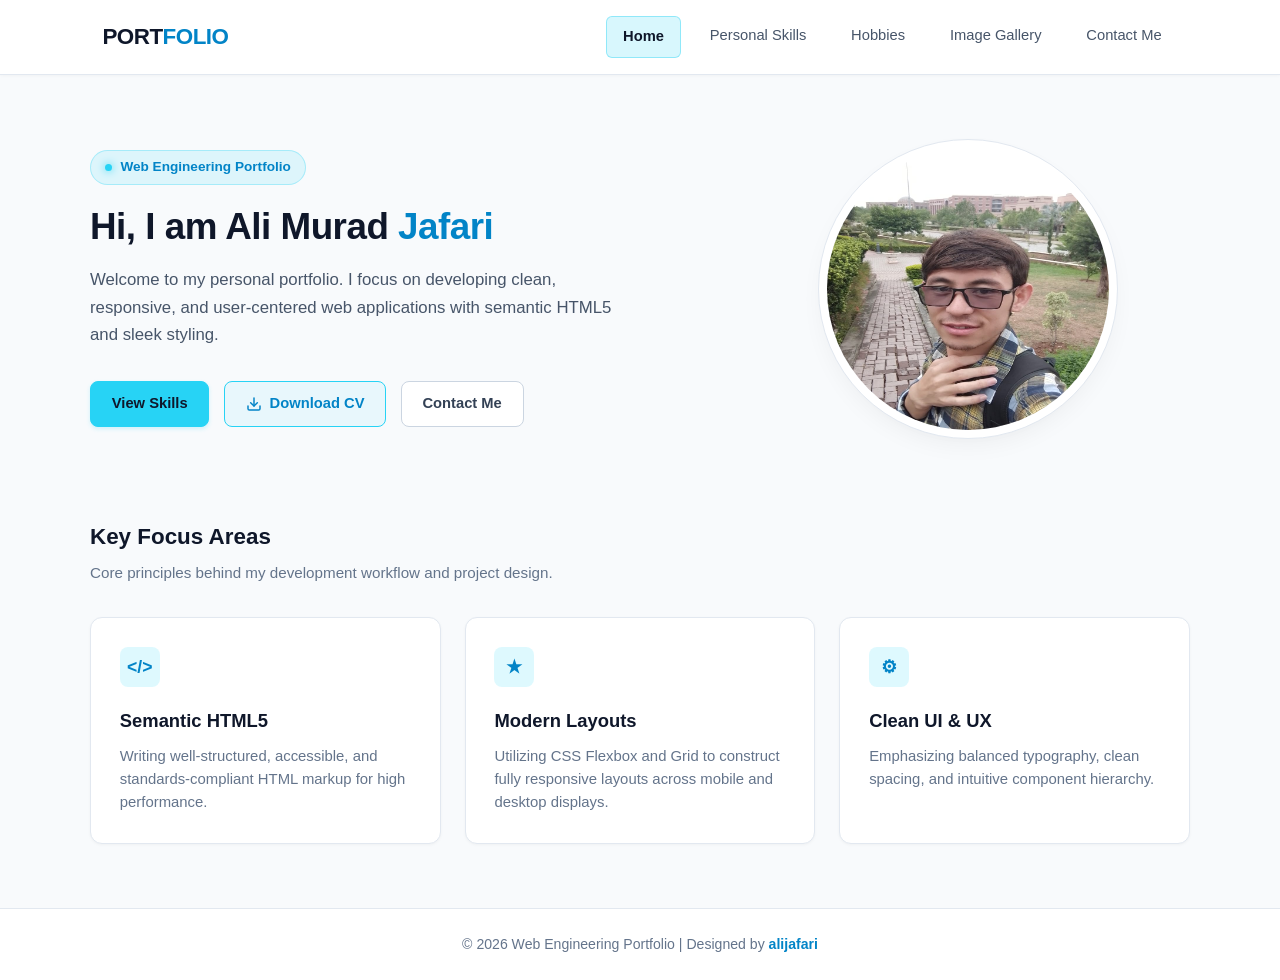
==== index.html @ 6f442214 "my portfolio" ====
<!DOCTYPE html>
<html lang="en">
<head>
    <meta charset="UTF-8">
    <meta name="viewport" content="width=device-width, initial-scale=1.0">
    <title>Home | Personal Portfolio</title>
    <style>
        /* Internal CSS - Lab 2 Requirement: No external CSS files allowed */
        * {
            margin: 0;
            padding: 0;
            box-sizing: border-box;
            font-family: -apple-system, BlinkMacSystemFont, "Segoe UI", Roboto, "Helvetica Neue", Arial, sans-serif;
        }

        body {
            background-color: #f8fafc;
            color: #334155;
            line-height: 1.6;
            min-height: 100vh;
            display: flex;
            flex-direction: column;
            font-size: 0.98rem;
        }

        /* Modern Light Header */
        header {
            background-color: #ffffff;
            padding: 1rem 8%;
            display: flex;
            justify-content: space-between;
            align-items: center;
            border-bottom: 1px solid #e2e8f0;
            position: sticky;
            top: 0;
            z-index: 1000;
            box-shadow: 0 1px 3px rgba(0, 0, 0, 0.03);
        }

        .logo {
            font-size: 1.4rem;
            font-weight: 700;
            letter-spacing: -0.5px;
            color: #0f172a;
        }

        .logo span {
            color: #0284c7;
        }

        nav {
            display: flex;
            gap: 0.8rem;
        }

        nav a {
            color: #475569;
            text-decoration: none;
            font-weight: 500;
            font-size: 0.92rem;
            padding: 0.5rem 1rem;
            border-radius: 6px;
            transition: all 0.2s ease;
        }

        nav a:hover {
            color: #0284c7;
            background-color: #f1f5f9;
        }

        nav a.active {
            color: #0f172a;
            background-color: rgba(39, 211, 245, 0.18);
            font-weight: 600;
            border: 1px solid rgba(39, 211, 245, 0.4);
        }

        /* Container Layout */
        .container {
            width: 88%;
            max-width: 1100px;
            margin: 0 auto;
            padding: 4rem 0;
            flex: 1;
        }

        /* Hero Section */
        .hero {
            display: flex;
            align-items: center;
            justify-content: space-between;
            gap: 4rem;
            margin-bottom: 5rem;
        }

        .hero-text {
            flex: 1.2;
        }

        .badge-pill {
            display: inline-flex;
            align-items: center;
            gap: 0.5rem;
            background-color: rgba(39, 211, 245, 0.12);
            color: #0284c7;
            padding: 0.35rem 0.9rem;
            border-radius: 20px;
            border: 1px solid rgba(39, 211, 245, 0.3);
            font-size: 0.85rem;
            font-weight: 600;
            margin-bottom: 1.2rem;
        }

        .badge-dot {
            width: 7px;
            height: 7px;
            background-color: #27D3F5;
            border-radius: 50%;
            box-shadow: 0 0 8px #27D3F5;
        }

        .hero-text h1 {
            font-size: 2.3rem;
            font-weight: 700;
            color: #0f172a;
            margin-bottom: 1rem;
            line-height: 1.25;
            letter-spacing: -0.5px;
        }

        .hero-text h1 span {
            color: #0284c7;
            position: relative;
        }

        .hero-text p {
            color: #475569;
            font-size: 1.05rem;
            margin-bottom: 2rem;
            max-width: 540px;
            line-height: 1.65;
        }

        .btn-group {
            display: flex;
            gap: 0.9rem;
            flex-wrap: wrap;
        }

        .btn {
            display: inline-flex;
            align-items: center;
            gap: 0.5rem;
            padding: 0.65rem 1.3rem;
            border-radius: 8px;
            font-weight: 600;
            font-size: 0.92rem;
            text-decoration: none;
            transition: all 0.2s ease;
            cursor: pointer;
        }

        .btn-primary {
            background-color: #27D3F5;
            color: #0f172a;
            border: 1px solid #27D3F5;
            box-shadow: 0 2px 4px rgba(39, 211, 245, 0.2);
        }

        .btn-primary:hover {
            background-color: #0284c7;
            color: #ffffff;
            border-color: #0284c7;
            box-shadow: 0 4px 12px rgba(2, 132, 199, 0.3);
        }

        .btn-outline {
            background-color: rgba(39, 211, 245, 0.08);
            color: #0284c7;
            border: 1px solid #27D3F5;
        }

        .btn-outline:hover {
            background-color: #27D3F5;
            color: #0f172a;
            box-shadow: 0 4px 12px rgba(39, 211, 245, 0.3);
        }

        .btn-secondary {
            background-color: #ffffff;
            color: #334155;
            border: 1px solid #cbd5e1;
        }

        .btn-secondary:hover {
            background-color: #f8fafc;
            border-color: #94a3b8;
            color: #0f172a;
        }

        .hero-image {
            flex: 0.9;
            display: flex;
            justify-content: center;
        }

        .hero-image img {
            width: 300px;
            height: 300px;
            max-width: 340px;
            border-radius: 50%;
            background-color: #ffffff;
            border: 1px solid #e2e8f0;
            box-shadow: 0 10px 25px -5px rgba(0, 0, 0, 0.05), 0 8px 10px -6px rgba(0, 0, 0, 0.01);
            padding: 8px;
            transition: transform 0.3s ease;
        }

        .hero-image img:hover {
            transform: translateY(-4px);
        }

        /* Section Headings */
        .section-header {
            margin-bottom: 2rem;
        }

        .section-header h2 {
            font-size: 1.4rem;
            color: #0f172a;
            font-weight: 700;
            margin-bottom: 0.4rem;
        }

        .section-header p {
            color: #64748b;
            font-size: 0.95rem;
        }

        /* Modern Light Cards */
        .features {
            display: grid;
            grid-template-columns: repeat(auto-fit, minmax(280px, 1fr));
            gap: 1.5rem;
        }

        .card {
            background-color: #ffffff;
            padding: 1.8rem;
            border-radius: 12px;
            border: 1px solid #e2e8f0;
            box-shadow: 0 1px 3px rgba(0, 0, 0, 0.04);
            transition: all 0.25s ease;
        }

        .card:hover {
            transform: translateY(-4px);
            border-color: #27D3F5;
            box-shadow: 0 10px 20px -5px rgba(39, 211, 245, 0.15);
        }

        .card-icon {
            width: 40px;
            height: 40px;
            background: rgba(39, 211, 245, 0.15);
            border-radius: 8px;
            display: flex;
            align-items: center;
            justify-content: center;
            color: #0284c7;
            font-weight: bold;
            font-size: 1.1rem;
            margin-bottom: 1.2rem;
        }

        .card h3 {
            font-size: 1.15rem;
            font-weight: 600;
            margin-bottom: 0.6rem;
            color: #0f172a;
        }

        .card p {
            color: #64748b;
            font-size: 0.93rem;
            line-height: 1.55;
        }

        /* Light Footer */
        footer {
            background-color: #ffffff;
            text-align: center;
            padding: 1.5rem;
            color: #64748b;
            font-size: 0.88rem;
            border-top: 1px solid #e2e8f0;
            margin-top: auto;
        }

        footer strong {
            color: #0284c7;
        }

        @media (max-width: 768px) {
            .hero {
                flex-direction: column;
                text-align: center;
                gap: 2.5rem;
            }
            .hero-text h1 {
                font-size: 1.9rem;
            }
            .hero-text p {
                margin: 0 auto 1.5rem auto;
            }
            .btn-group {
                justify-content: center;
            }
            header {
                flex-direction: column;
                gap: 0.8rem;
                padding: 1rem 5%;
            }
        }
    </style>
</head>
<body>

    <!-- Header Navigation -->
    <header>
        <div class="logo">PORT<span>FOLIO</span></div>
        <nav>
            <a href="home.html" class="active">Home</a>
            <a href="skills.html">Personal Skills</a>
            <a href="hobbies.html">Hobbies</a>
            <a href="gallery.html">Image Gallery</a>
            <a href="contact.html">Contact Me</a>
        </nav>
    </header>

    <!-- Main Container -->
    <div class="container">
        <section class="hero">
            <div class="hero-text">
                <div class="badge-pill">
                    <span class="badge-dot"></span> Web Engineering Portfolio
                </div>
                <h1>Hi, I am Ali Murad <span>Jafari</span></h1>
                <p>
                    Welcome to my personal portfolio. I focus on developing clean, responsive, and user-centered web applications with semantic HTML5 and sleek styling.
                </p>
                <div class="btn-group">
                    <a href="skills.html" class="btn btn-primary">View Skills</a>
                    <a href="CV.pdf" download="Student_CV.pdf" class="btn btn-outline">
                        <svg width="16" height="16" viewBox="0 0 24 24" fill="none" stroke="currentColor" stroke-width="2.2" stroke-linecap="round" stroke-linejoin="round"><path d="M21 15v4a2 2 0 0 1-2 2H5a2 2 0 0 1-2-2v-4"></path><polyline points="7 10 12 15 17 10"></polyline><line x1="12" y1="15" x2="12" y2="3"></line></svg>
                        Download CV
                    </a>
                    <a href="contact.html" class="btn btn-secondary">Contact Me</a>
                </div>
            </div>
            <div class="hero-image">
                <img src="images/p2.jpeg" alt="Profile Graphic">
            </div>
        </section>

        <!-- Highlights Section -->
        <section>
            <div class="section-header">
                <h2>Key Focus Areas</h2>
                <p>Core principles behind my development workflow and project design.</p>
            </div>
            <div class="features">
                <div class="card">
                    <div class="card-icon">&lt;/&gt;</div>
                    <h3>Semantic HTML5</h3>
                    <p>Writing well-structured, accessible, and standards-compliant HTML markup for high performance.</p>
                </div>
                <div class="card">
                    <div class="card-icon">&#9733;</div>
                    <h3>Modern Layouts</h3>
                    <p>Utilizing CSS Flexbox and Grid to construct fully responsive layouts across mobile and desktop displays.</p>
                </div>
                <div class="card">
                    <div class="card-icon">&#9881;</div>
                    <h3>Clean UI &amp; UX</h3>
                    <p>Emphasizing balanced typography, clean spacing, and intuitive component hierarchy.</p>
                </div>
            </div>
        </section>
    </div>

    <!-- Footer -->
    <footer>
        <p>&copy; 2026 Web Engineering Portfolio | Designed by <strong>alijafari</strong></p>
    </footer>

</body>
</html>
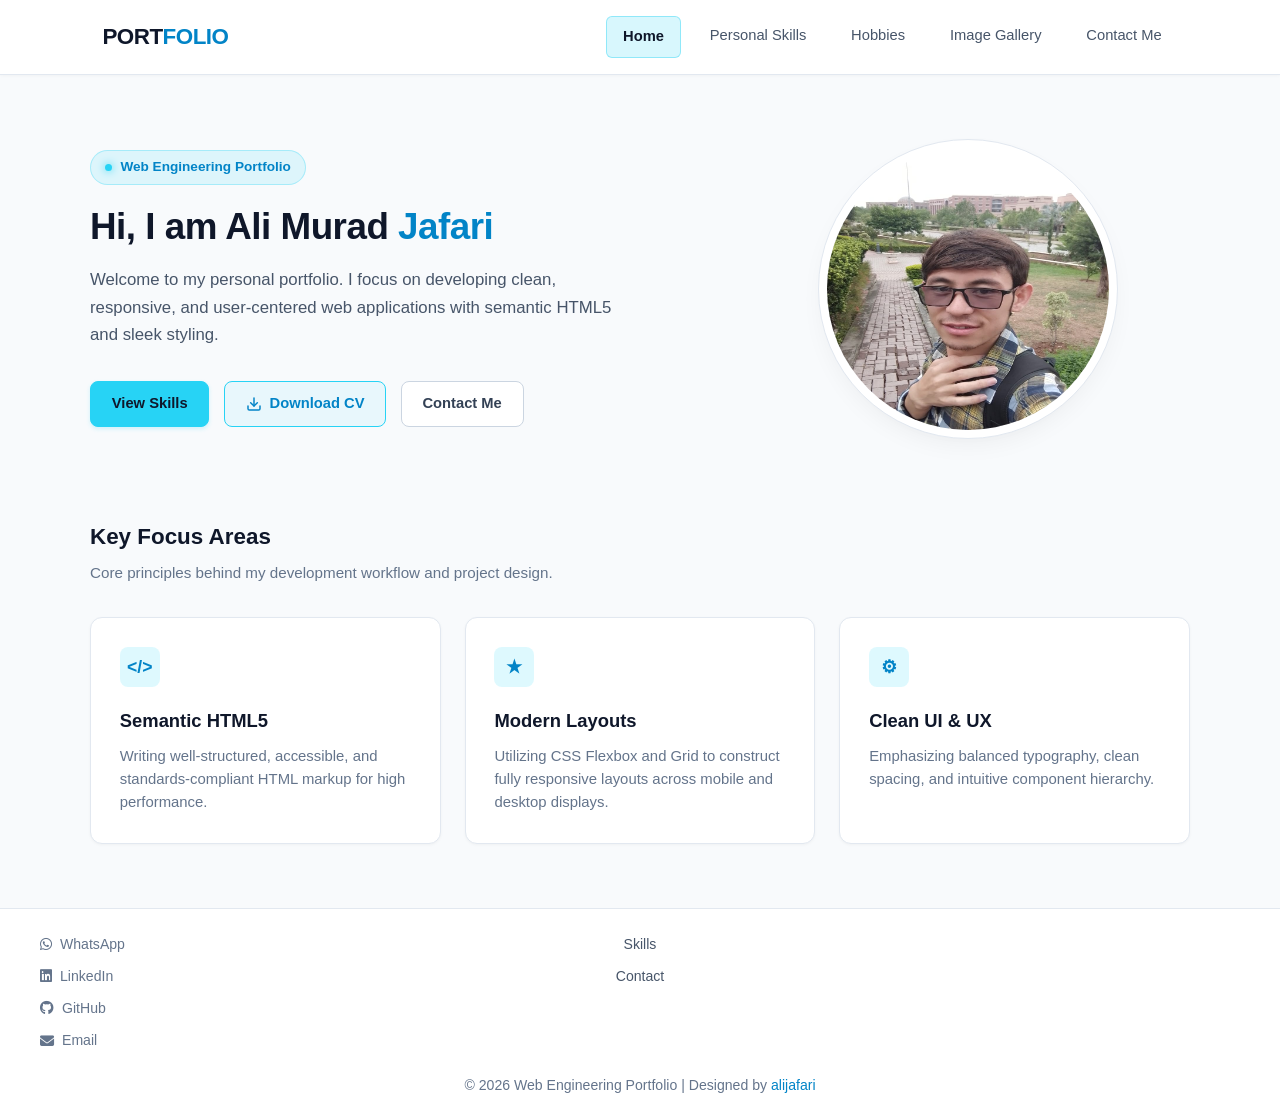
==== commit 100c6524: "Lab3 (lab2) portfolio improved and Enternal CSS is used" ====
--- a/index.html
+++ b/index.html
@@ -4,325 +4,9 @@
     <meta charset="UTF-8">
     <meta name="viewport" content="width=device-width, initial-scale=1.0">
     <title>Home | Personal Portfolio</title>
-    <style>
-        /* Internal CSS - Lab 2 Requirement: No external CSS files allowed */
-        * {
-            margin: 0;
-            padding: 0;
-            box-sizing: border-box;
-            font-family: -apple-system, BlinkMacSystemFont, "Segoe UI", Roboto, "Helvetica Neue", Arial, sans-serif;
-        }
-
-        body {
-            background-color: #f8fafc;
-            color: #334155;
-            line-height: 1.6;
-            min-height: 100vh;
-            display: flex;
-            flex-direction: column;
-            font-size: 0.98rem;
-        }
-
-        /* Modern Light Header */
-        header {
-            background-color: #ffffff;
-            padding: 1rem 8%;
-            display: flex;
-            justify-content: space-between;
-            align-items: center;
-            border-bottom: 1px solid #e2e8f0;
-            position: sticky;
-            top: 0;
-            z-index: 1000;
-            box-shadow: 0 1px 3px rgba(0, 0, 0, 0.03);
-        }
-
-        .logo {
-            font-size: 1.4rem;
-            font-weight: 700;
-            letter-spacing: -0.5px;
-            color: #0f172a;
-        }
-
-        .logo span {
-            color: #0284c7;
-        }
-
-        nav {
-            display: flex;
-            gap: 0.8rem;
-        }
-
-        nav a {
-            color: #475569;
-            text-decoration: none;
-            font-weight: 500;
-            font-size: 0.92rem;
-            padding: 0.5rem 1rem;
-            border-radius: 6px;
-            transition: all 0.2s ease;
-        }
-
-        nav a:hover {
-            color: #0284c7;
-            background-color: #f1f5f9;
-        }
-
-        nav a.active {
-            color: #0f172a;
-            background-color: rgba(39, 211, 245, 0.18);
-            font-weight: 600;
-            border: 1px solid rgba(39, 211, 245, 0.4);
-        }
-
-        /* Container Layout */
-        .container {
-            width: 88%;
-            max-width: 1100px;
-            margin: 0 auto;
-            padding: 4rem 0;
-            flex: 1;
-        }
-
-        /* Hero Section */
-        .hero {
-            display: flex;
-            align-items: center;
-            justify-content: space-between;
-            gap: 4rem;
-            margin-bottom: 5rem;
-        }
-
-        .hero-text {
-            flex: 1.2;
-        }
-
-        .badge-pill {
-            display: inline-flex;
-            align-items: center;
-            gap: 0.5rem;
-            background-color: rgba(39, 211, 245, 0.12);
-            color: #0284c7;
-            padding: 0.35rem 0.9rem;
-            border-radius: 20px;
-            border: 1px solid rgba(39, 211, 245, 0.3);
-            font-size: 0.85rem;
-            font-weight: 600;
-            margin-bottom: 1.2rem;
-        }
-
-        .badge-dot {
-            width: 7px;
-            height: 7px;
-            background-color: #27D3F5;
-            border-radius: 50%;
-            box-shadow: 0 0 8px #27D3F5;
-        }
-
-        .hero-text h1 {
-            font-size: 2.3rem;
-            font-weight: 700;
-            color: #0f172a;
-            margin-bottom: 1rem;
-            line-height: 1.25;
-            letter-spacing: -0.5px;
-        }
-
-        .hero-text h1 span {
-            color: #0284c7;
-            position: relative;
-        }
-
-        .hero-text p {
-            color: #475569;
-            font-size: 1.05rem;
-            margin-bottom: 2rem;
-            max-width: 540px;
-            line-height: 1.65;
-        }
-
-        .btn-group {
-            display: flex;
-            gap: 0.9rem;
-            flex-wrap: wrap;
-        }
-
-        .btn {
-            display: inline-flex;
-            align-items: center;
-            gap: 0.5rem;
-            padding: 0.65rem 1.3rem;
-            border-radius: 8px;
-            font-weight: 600;
-            font-size: 0.92rem;
-            text-decoration: none;
-            transition: all 0.2s ease;
-            cursor: pointer;
-        }
-
-        .btn-primary {
-            background-color: #27D3F5;
-            color: #0f172a;
-            border: 1px solid #27D3F5;
-            box-shadow: 0 2px 4px rgba(39, 211, 245, 0.2);
-        }
-
-        .btn-primary:hover {
-            background-color: #0284c7;
-            color: #ffffff;
-            border-color: #0284c7;
-            box-shadow: 0 4px 12px rgba(2, 132, 199, 0.3);
-        }
-
-        .btn-outline {
-            background-color: rgba(39, 211, 245, 0.08);
-            color: #0284c7;
-            border: 1px solid #27D3F5;
-        }
-
-        .btn-outline:hover {
-            background-color: #27D3F5;
-            color: #0f172a;
-            box-shadow: 0 4px 12px rgba(39, 211, 245, 0.3);
-        }
-
-        .btn-secondary {
-            background-color: #ffffff;
-            color: #334155;
-            border: 1px solid #cbd5e1;
-        }
-
-        .btn-secondary:hover {
-            background-color: #f8fafc;
-            border-color: #94a3b8;
-            color: #0f172a;
-        }
-
-        .hero-image {
-            flex: 0.9;
-            display: flex;
-            justify-content: center;
-        }
-
-        .hero-image img {
-            width: 300px;
-            height: 300px;
-            max-width: 340px;
-            border-radius: 50%;
-            background-color: #ffffff;
-            border: 1px solid #e2e8f0;
-            box-shadow: 0 10px 25px -5px rgba(0, 0, 0, 0.05), 0 8px 10px -6px rgba(0, 0, 0, 0.01);
-            padding: 8px;
-            transition: transform 0.3s ease;
-        }
-
-        .hero-image img:hover {
-            transform: translateY(-4px);
-        }
-
-        /* Section Headings */
-        .section-header {
-            margin-bottom: 2rem;
-        }
-
-        .section-header h2 {
-            font-size: 1.4rem;
-            color: #0f172a;
-            font-weight: 700;
-            margin-bottom: 0.4rem;
-        }
-
-        .section-header p {
-            color: #64748b;
-            font-size: 0.95rem;
-        }
-
-        /* Modern Light Cards */
-        .features {
-            display: grid;
-            grid-template-columns: repeat(auto-fit, minmax(280px, 1fr));
-            gap: 1.5rem;
-        }
-
-        .card {
-            background-color: #ffffff;
-            padding: 1.8rem;
-            border-radius: 12px;
-            border: 1px solid #e2e8f0;
-            box-shadow: 0 1px 3px rgba(0, 0, 0, 0.04);
-            transition: all 0.25s ease;
-        }
-
-        .card:hover {
-            transform: translateY(-4px);
-            border-color: #27D3F5;
-            box-shadow: 0 10px 20px -5px rgba(39, 211, 245, 0.15);
-        }
-
-        .card-icon {
-            width: 40px;
-            height: 40px;
-            background: rgba(39, 211, 245, 0.15);
-            border-radius: 8px;
-            display: flex;
-            align-items: center;
-            justify-content: center;
-            color: #0284c7;
-            font-weight: bold;
-            font-size: 1.1rem;
-            margin-bottom: 1.2rem;
-        }
-
-        .card h3 {
-            font-size: 1.15rem;
-            font-weight: 600;
-            margin-bottom: 0.6rem;
-            color: #0f172a;
-        }
-
-        .card p {
-            color: #64748b;
-            font-size: 0.93rem;
-            line-height: 1.55;
-        }
-
-        /* Light Footer */
-        footer {
-            background-color: #ffffff;
-            text-align: center;
-            padding: 1.5rem;
-            color: #64748b;
-            font-size: 0.88rem;
-            border-top: 1px solid #e2e8f0;
-            margin-top: auto;
-        }
-
-        footer strong {
-            color: #0284c7;
-        }
-
-        @media (max-width: 768px) {
-            .hero {
-                flex-direction: column;
-                text-align: center;
-                gap: 2.5rem;
-            }
-            .hero-text h1 {
-                font-size: 1.9rem;
-            }
-            .hero-text p {
-                margin: 0 auto 1.5rem auto;
-            }
-            .btn-group {
-                justify-content: center;
-            }
-            header {
-                flex-direction: column;
-                gap: 0.8rem;
-                padding: 1rem 5%;
-            }
-        }
-    </style>
+    <link rel="stylesheet" href="https://cdnjs.cloudflare.com/ajax/libs/font-awesome/6.7.2/css/all.min.css">
+    <link rel="stylesheet" href="css/style.css">
+    
 </head>
 <body>
 
@@ -330,7 +14,7 @@
     <header>
         <div class="logo">PORT<span>FOLIO</span></div>
         <nav>
-            <a href="home.html" class="active">Home</a>
+            <a href="index.html" class="active">Home</a>
             <a href="skills.html">Personal Skills</a>
             <a href="hobbies.html">Hobbies</a>
             <a href="gallery.html">Image Gallery</a>
@@ -391,6 +75,22 @@
 
     <!-- Footer -->
     <footer>
+        <div class="footer-content">
+            <div class="social-media">
+                <a href="#"><i class="fa-brands fa-whatsapp"></i> WhatsApp</a>
+                <a href="#"><i class="fa-brands fa-linkedin"></i> LinkedIn</a>
+                <a href="#"><i class="fa-brands fa-github"></i> GitHub</a>
+                <a href="#"><i class="fa-solid fa-envelope"></i> Email</a>
+
+            </div>
+            <div class="quick-link">
+                <a href="skills.html">Skills</a>
+                <a href="contact.html">Contact</a>
+            </div>
+
+            <div></div>
+        </div>
+        
         <p>&copy; 2026 Web Engineering Portfolio | Designed by <strong>alijafari</strong></p>
     </footer>
 
--- a/css/style.css
+++ b/css/style.css
@@ -0,0 +1,984 @@
+/* CSS styling for home.html */
+* {
+    margin: 0;
+    padding: 0;
+    box-sizing: border-box;
+    font-family: -apple-system, BlinkMacSystemFont, "Segoe UI", Roboto, "Helvetica Neue", Arial, sans-serif;
+}
+
+body {
+    background-color: #f8fafc;
+    color: #334155;
+    line-height: 1.6;
+    min-height: 100vh;
+    display: flex;
+    flex-direction: column;
+    font-size: 0.98rem;
+}
+
+/* Modern Light Header */
+header {
+    background-color: #ffffff;
+    padding: 1rem 8%;
+    display: flex;
+    justify-content: space-between;
+    align-items: center;
+    border-bottom: 1px solid #e2e8f0;
+    position: sticky;
+    top: 0;
+    z-index: 1000;
+    box-shadow: 0 1px 3px rgba(0, 0, 0, 0.03);
+}
+
+.logo {
+    font-size: 1.4rem;
+    font-weight: 700;
+    letter-spacing: -0.5px;
+    color: #0f172a;
+}
+
+.logo span {
+    color: #0284c7;
+}
+
+nav {
+    display: flex;
+    gap: 0.8rem;
+}
+
+nav a {
+    color: #475569;
+    text-decoration: none;
+    font-weight: 500;
+    font-size: 0.92rem;
+    padding: 0.5rem 1rem;
+    border-radius: 6px;
+    transition: all 0.2s ease;
+}
+
+nav a:hover {
+    color: #0284c7;
+    background-color: #f1f5f9;
+}
+
+nav a.active {
+    color: #0f172a;
+    background-color: rgba(39, 211, 245, 0.18);
+    font-weight: 600;
+    border: 1px solid rgba(39, 211, 245, 0.4);
+}
+
+/* Container Layout */
+.container {
+    width: 88%;
+    max-width: 1100px;
+    margin: 0 auto;
+    padding: 4rem 0;
+    flex: 1;
+}
+
+/* Hero Section */
+.hero {
+    display: flex;
+    align-items: center;
+    justify-content: space-between;
+    gap: 4rem;
+    margin-bottom: 5rem;
+}
+
+.hero-text {
+    flex: 1.2;
+}
+
+.badge-pill {
+    display: inline-flex;
+    align-items: center;
+    gap: 0.5rem;
+    background-color: rgba(39, 211, 245, 0.12);
+    color: #0284c7;
+    padding: 0.35rem 0.9rem;
+    border-radius: 20px;
+    border: 1px solid rgba(39, 211, 245, 0.3);
+    font-size: 0.85rem;
+    font-weight: 600;
+    margin-bottom: 1.2rem;
+}
+
+.badge-dot {
+    width: 7px;
+    height: 7px;
+    background-color: #27D3F5;
+    border-radius: 50%;
+    box-shadow: 0 0 8px #27D3F5;
+}
+
+.hero-text h1 {
+    font-size: 2.3rem;
+    font-weight: 700;
+    color: #0f172a;
+    margin-bottom: 1rem;
+    line-height: 1.25;
+    letter-spacing: -0.5px;
+}
+
+.hero-text h1 span {
+    color: #0284c7;
+    position: relative;
+}
+
+.hero-text p {
+    color: #475569;
+    font-size: 1.05rem;
+    margin-bottom: 2rem;
+    max-width: 540px;
+    line-height: 1.65;
+}
+
+.btn-group {
+    display: flex;
+    gap: 0.9rem;
+    flex-wrap: wrap;
+}
+
+.btn {
+    display: inline-flex;
+    align-items: center;
+    gap: 0.5rem;
+    padding: 0.65rem 1.3rem;
+    border-radius: 8px;
+    font-weight: 600;
+    font-size: 0.92rem;
+    text-decoration: none;
+    transition: all 0.2s ease;
+    cursor: pointer;
+}
+
+.btn-primary {
+    background-color: #27D3F5;
+    color: #0f172a;
+    border: 1px solid #27D3F5;
+    box-shadow: 0 2px 4px rgba(39, 211, 245, 0.2);
+}
+
+.btn-primary:hover {
+    background-color: #0284c7;
+    color: #ffffff;
+    border-color: #0284c7;
+    box-shadow: 0 4px 12px rgba(2, 132, 199, 0.3);
+}
+
+.btn-outline {
+    background-color: rgba(39, 211, 245, 0.08);
+    color: #0284c7;
+    border: 1px solid #27D3F5;
+}
+
+.btn-outline:hover {
+    background-color: #27D3F5;
+    color: #0f172a;
+    box-shadow: 0 4px 12px rgba(39, 211, 245, 0.3);
+}
+
+.btn-secondary {
+    background-color: #ffffff;
+    color: #334155;
+    border: 1px solid #cbd5e1;
+}
+
+.btn-secondary:hover {
+    background-color: #f8fafc;
+    border-color: #94a3b8;
+    color: #0f172a;
+}
+
+.hero-image {
+    flex: 0.9;
+    display: flex;
+    justify-content: center;
+}
+
+.hero-image img {
+    width: 300px;
+    height: 300px;
+    max-width: 340px;
+    border-radius: 50%;
+    background-color: #ffffff;
+    border: 1px solid #e2e8f0;
+    box-shadow: 0 10px 25px -5px rgba(0, 0, 0, 0.05), 0 8px 10px -6px rgba(0, 0, 0, 0.01);
+    padding: 8px;
+    transition: transform 0.3s ease;
+}
+
+.hero-image img:hover {
+    transform: translateY(-4px);
+}
+
+/* Section Headings */
+.section-header {
+    margin-bottom: 2rem;
+}
+
+.section-header h2 {
+    font-size: 1.4rem;
+    color: #0f172a;
+    font-weight: 700;
+    margin-bottom: 0.4rem;
+}
+
+.section-header p {
+    color: #64748b;
+    font-size: 0.95rem;
+}
+
+/* Modern Light Cards */
+.features {
+    display: grid;
+    grid-template-columns: repeat(auto-fit, minmax(280px, 1fr));
+    gap: 1.5rem;
+}
+
+.card {
+    background-color: #ffffff;
+    padding: 1.8rem;
+    border-radius: 12px;
+    border: 1px solid #e2e8f0;
+    box-shadow: 0 1px 3px rgba(0, 0, 0, 0.04);
+    transition: all 0.25s ease;
+}
+
+.card:hover {
+    transform: translateY(-4px);
+    border-color: #27D3F5;
+    box-shadow: 0 10px 20px -5px rgba(39, 211, 245, 0.15);
+}
+
+.card-icon {
+    width: 40px;
+    height: 40px;
+    background: rgba(39, 211, 245, 0.15);
+    border-radius: 8px;
+    display: flex;
+    align-items: center;
+    justify-content: center;
+    color: #0284c7;
+    font-weight: bold;
+    font-size: 1.1rem;
+    margin-bottom: 1.2rem;
+}
+
+.card h3 {
+    font-size: 1.15rem;
+    font-weight: 600;
+    margin-bottom: 0.6rem;
+    color: #0f172a;
+}
+
+.card p {
+    color: #64748b;
+    font-size: 0.93rem;
+    line-height: 1.55;
+}
+
+
+/* Light Footer */
+footer {
+    background-color: #ffffff;
+    padding: 2rem 1.5rem;
+    color: #64748b;
+    font-size: 0.5rem;
+    border-top: 1px solid #e2e8f0;
+    margin-top: auto;
+    display: flex;
+    flex-direction: column;
+    gap: 1.5rem;
+}
+
+/* 3-Column Desktop Grid Layout */
+.footer-content {
+    display: grid;
+    grid-template-columns: 1fr 1fr 1fr;
+    align-items: start;
+    width: 100%;
+    max-width: 1200px;
+    margin: 0 auto;
+}
+
+/* Left Column - Vertical Stack */
+.social-media {
+    display: flex;
+    flex-direction: column;
+    align-items: flex-start;
+    gap: 0.6rem;
+}
+
+.social-media a {
+    display: flex;
+    align-items: center;
+    gap: 0.5rem;
+    color: #64748b;
+    text-decoration: none;
+    transition: color 0.2s ease, transform 0.2s ease;
+}
+
+.social-media a:hover {
+    color: #0284c7;
+    transform: translateX(3px);
+}
+
+/* Center Column - Vertical Stack */
+.quick-link {
+    display: flex;
+    flex-direction: column;
+    align-items: center;
+    gap: 0.6rem;
+}
+
+.quick-link a {
+    color: #475569;
+    text-decoration: none;
+    font-weight: 400;
+    transition: color 0.2s ease;
+}
+
+.quick-link a:hover {
+    color: #0284c7;
+    text-decoration: underline;
+}
+
+/* Bottom Copyright Text */
+footer p {
+    text-align: center;
+    margin: 0;
+    line-height: 1.3;
+}
+
+footer strong {
+    color: #0284c7;
+    font-weight: 500;
+}
+
+
+
+@media (max-width: 768px) {
+    .hero {
+        flex-direction: column;
+        text-align: center;
+        gap: 2.5rem;
+    }
+    .hero-text h1 {
+        font-size: 1.9rem;
+    }
+    .hero-text p {
+        margin: 0 auto 1.5rem auto;
+    }
+    .btn-group {
+        justify-content: center;
+    }
+    header {
+        flex-direction: column;
+        gap: 0.8rem;
+        padding: 1rem 5%;
+    }
+}
+
+/* CSS for skill.html tab */
+.section-title {
+    font-size: 1.3rem;
+    font-weight: 700;
+    color: #0f172a;
+    margin-bottom: 1.5rem;
+    display: flex;
+    align-items: center;
+    gap: 0.6rem;
+}
+
+.section-title::before {
+    content: '';
+    display: inline-block;
+    width: 4px;
+    height: 1.2rem;
+    background-color: #27D3F5;
+    border-radius: 2px;
+}
+
+/* Modern Tech Skill Cards Grid */
+.tech-grid {
+    display: grid;
+    grid-template-columns: repeat(auto-fit, minmax(260px, 1fr));
+    gap: 1.4rem;
+    margin-bottom: 3.5rem;
+}
+
+.tech-card {
+    background-color: #ffffff;
+    border: 1px solid #e2e8f0;
+    border-radius: 12px;
+    padding: 1.5rem;
+    box-shadow: 0 1px 3px rgba(0, 0, 0, 0.04);
+    transition: all 0.25s ease;
+    position: relative;
+}
+
+.tech-card:hover {
+    transform: translateY(-4px);
+    border-color: #27D3F5;
+    box-shadow: 0 10px 20px -5px rgba(39, 211, 245, 0.18);
+}
+
+.tech-header {
+    display: flex;
+    justify-content: space-between;
+    align-items: center;
+    margin-bottom: 1rem;
+}
+
+.tech-icon {
+    width: 42px;
+    height: 42px;
+    background-color: rgba(39, 211, 245, 0.12);
+    color: #0284c7;
+    font-weight: 700;
+    font-size: 0.95rem;
+    border-radius: 10px;
+    display: flex;
+    align-items: center;
+    justify-content: center;
+    border: 1px solid rgba(39, 211, 245, 0.3);
+}
+
+.tech-badge {
+    background-color: #f1f5f9;
+    color: #0f172a;
+    font-size: 0.78rem;
+    font-weight: 600;
+    padding: 0.25rem 0.65rem;
+    border-radius: 15px;
+    border: 1px solid #cbd5e1;
+}
+
+.tech-card h3 {
+    font-size: 1.1rem;
+    font-weight: 600;
+    color: #0f172a;
+    margin-bottom: 0.4rem;
+}
+
+.tech-card p {
+    color: #64748b;
+    font-size: 0.88rem;
+    line-height: 1.45;
+    margin-bottom: 1rem;
+}
+
+.skill-dots {
+    display: flex;
+    gap: 0.35rem;
+    align-items: center;
+}
+
+.dot {
+    width: 8px;
+    height: 8px;
+    border-radius: 50%;
+    background-color: #e2e8f0;
+}
+
+.dot.active {
+    background-color: #27D3F5;
+    box-shadow: 0 0 6px rgba(39, 211, 245, 0.6);
+}
+
+/* Modern Languages Section */
+.languages-section {
+    margin-bottom: 3.5rem;
+}
+
+.lang-grid {
+    display: grid;
+    grid-template-columns: repeat(auto-fit, minmax(280px, 1fr));
+    gap: 1.4rem;
+}
+
+.lang-card {
+    background-color: #ffffff;
+    border: 1px solid #e2e8f0;
+    border-radius: 12px;
+    padding: 1.4rem;
+    display: flex;
+    align-items: center;
+    gap: 1.2rem;
+    box-shadow: 0 1px 3px rgba(0,0,0,0.04);
+    transition: all 0.25s ease;
+}
+
+.lang-card:hover {
+    transform: translateY(-3px);
+    border-color: #27D3F5;
+    box-shadow: 0 8px 16px -4px rgba(39, 211, 245, 0.15);
+}
+
+.lang-avatar {
+    width: 48px;
+    height: 48px;
+    background: linear-gradient(135deg, rgba(39, 211, 245, 0.2), rgba(2, 132, 199, 0.2));
+    border-radius: 50%;
+    display: flex;
+    align-items: center;
+    justify-content: center;
+    font-size: 1.4rem;
+    flex-shrink: 0;
+    border: 1px solid rgba(39, 211, 245, 0.4);
+}
+
+.lang-details h4 {
+    font-size: 1rem;
+    font-weight: 600;
+    color: #0f172a;
+    margin-bottom: 0.2rem;
+}
+
+.lang-details p {
+    color: #64748b;
+    font-size: 0.85rem;
+    margin-bottom: 0.3rem;
+}
+
+.lang-level {
+    display: inline-block;
+    font-size: 0.76rem;
+    font-weight: 700;
+    color: #0284c7;
+    background-color: rgba(39, 211, 245, 0.12);
+    padding: 0.15rem 0.6rem;
+    border-radius: 10px;
+}
+
+/* Soft Skills Section */
+.soft-grid {
+    display: grid;
+    grid-template-columns: repeat(auto-fit, minmax(240px, 1fr));
+    gap: 1.4rem;
+}
+
+.soft-card {
+    background-color: #ffffff;
+    border: 1px solid #e2e8f0;
+    border-radius: 12px;
+    padding: 1.4rem;
+    box-shadow: 0 1px 3px rgba(0,0,0,0.04);
+    transition: all 0.25s ease;
+}
+
+.soft-card:hover {
+    transform: translateY(-3px);
+    border-color: #27D3F5;
+}
+
+.soft-icon {
+    font-size: 1.4rem;
+    margin-bottom: 0.6rem;
+    color: #0284c7;
+}
+
+.soft-card h4 {
+    font-size: 1rem;
+    font-weight: 600;
+    color: #0f172a;
+    margin-bottom: 0.3rem;
+}
+
+.soft-card p {
+    color: #64748b;
+    font-size: 0.88rem;
+    line-height: 1.45;
+}
+
+footer {
+    background-color: #ffffff;
+    text-align: center;
+    padding: 1.5rem;
+    color: #64748b;
+    font-size: 0.88rem;
+    border-top: 1px solid #e2e8f0;
+    margin-top: auto;
+}
+
+@media (max-width: 768px) {
+    header {
+        flex-direction: column;
+        gap: 0.8rem;
+        padding: 1rem 5%;
+    }
+}
+
+/* CSS style for hobbies.html tab */
+
+/* Hobbies Grid */
+.hobby-grid {
+    display: grid;
+    grid-template-columns: repeat(auto-fit, minmax(310px, 1fr));
+    gap: 2rem;
+}
+
+.hobby-card {
+    background-color: #ffffff;
+    border-radius: 12px;
+    overflow: hidden;
+    border: 1px solid #e2e8f0;
+    transition: all 0.25s ease;
+    box-shadow: 0 1px 3px rgba(0, 0, 0, 0.04);
+    display: flex;
+    flex-direction: column;
+}
+
+.hobby-card:hover {
+    transform: translateY(-4px);
+    border-color: #27D3F5;
+    box-shadow: 0 10px 20px -5px rgba(39, 211, 245, 0.15);
+}
+
+.hobby-img {
+    width: 100%;
+    height: 190px;
+    object-fit: cover;
+    background-color: #f1f5f9;
+    border-bottom: 1px solid #e2e8f0;
+}
+
+.hobby-content {
+    padding: 1.5rem;
+    flex: 1;
+    display: flex;
+    flex-direction: column;
+}
+
+.hobby-content h3 {
+    font-size: 1.15rem;
+    font-weight: 600;
+    color: #0f172a;
+    margin-bottom: 0.5rem;
+}
+
+.hobby-content p {
+    color: #64748b;
+    font-size: 0.93rem;
+    line-height: 1.55;
+    margin-bottom: 1.2rem;
+    flex: 1;
+}
+
+.tag {
+    align-self: flex-start;
+    background: rgba(39, 211, 245, 0.12);
+    color: #0284c7;
+    padding: 0.25rem 0.75rem;
+    border-radius: 4px;
+    font-size: 0.82rem;
+    font-weight: 600;
+    border: 1px solid rgba(39, 211, 245, 0.3);
+}
+
+footer {
+    background-color: #ffffff;
+    text-align: center;
+    padding: 1.5rem;
+    color: #64748b;
+    font-size: 0.88rem;
+    border-top: 1px solid #e2e8f0;
+    margin-top: auto;
+}
+
+@media (max-width: 768px) {
+    header {
+        flex-direction: column;
+        gap: 0.8rem;
+        padding: 1rem 5%;
+    }
+}
+
+/* CSS styling for the gallery.html tab */
+
+.page-header {
+    text-align: center;
+    margin-bottom: 3rem;
+}
+
+.page-header h1 {
+    font-size: 2rem;
+    color: #0f172a;
+    font-weight: 700;
+    margin-bottom: 0.4rem;
+    letter-spacing: -0.3px;
+}
+
+.page-header h1 span {
+    color: #0284c7;
+}
+
+.page-header p {
+    color: #64748b;
+    font-size: 1rem;
+}
+
+/* Image Gallery Grid */
+.gallery-grid {
+    display: grid;
+    grid-template-columns: repeat(auto-fit, minmax(300px, 1fr));
+    gap: 1.8rem;
+}
+
+.gallery-card {
+    background-color: #ffffff;
+    border-radius: 12px;
+    overflow: hidden;
+    border: 1px solid #e2e8f0;
+    transition: all 0.25s ease;
+    box-shadow: 0 1px 3px rgba(0, 0, 0, 0.04);
+}
+
+.gallery-card:hover {
+    transform: translateY(-4px);
+    border-color: #27D3F5;
+    box-shadow: 0 10px 20px -5px rgba(39, 211, 245, 0.18);
+}
+
+.gallery-img-wrapper {
+    width: 100%;
+    height: 200px;
+    overflow: hidden;
+    background-color: #f1f5f9;
+    display: flex;
+    align-items: center;
+    justify-content: center;
+    border-bottom: 1px solid #e2e8f0;
+}
+
+.gallery-card img {
+    width: 100%;
+    height: 100%;
+    object-fit: cover;
+    transition: transform 0.4s ease;
+}
+
+.gallery-card:hover img {
+    transform: scale(1.05);
+}
+
+.gallery-caption {
+    padding: 1.2rem;
+    text-align: center;
+}
+
+.gallery-caption h3 {
+    color: #0f172a;
+    font-size: 1.05rem;
+    font-weight: 600;
+    margin-bottom: 0.3rem;
+}
+
+.gallery-caption p {
+    color: #64748b;
+    font-size: 0.88rem;
+}
+
+footer {
+    background-color: #ffffff;
+    text-align: center;
+    padding: 1.5rem;
+    color: #64748b;
+    font-size: 0.88rem;
+    border-top: 1px solid #e2e8f0;
+    margin-top: auto;
+}
+
+@media (max-width: 768px) {
+    header {
+        flex-direction: column;
+        gap: 0.8rem;
+        padding: 1rem 5%;
+    }
+}
+
+/* CSS for contact.html styling */
+.page-header {
+    text-align: center;
+    margin-bottom: 3rem;
+}
+
+.page-header h1 {
+    font-size: 2rem;
+    color: #0f172a;
+    font-weight: 700;
+    margin-bottom: 0.4rem;
+    letter-spacing: -0.3px;
+}
+
+.page-header h1 span {
+    color: #0284c7;
+}
+
+.page-header p {
+    color: #64748b;
+    font-size: 1rem;
+}
+
+/* Contact Section */
+.contact-wrapper {
+    display: flex;
+    gap: 2.5rem;
+    align-items: flex-start;
+}
+
+.contact-info {
+    flex: 1;
+    background-color: #ffffff;
+    padding: 2rem;
+    border-radius: 12px;
+    border: 1px solid #e2e8f0;
+    box-shadow: 0 1px 3px rgba(0, 0, 0, 0.04);
+}
+
+.contact-info h2 {
+    font-size: 1.3rem;
+    color: #0f172a;
+    font-weight: 700;
+    margin-bottom: 0.8rem;
+    padding-bottom: 0.5rem;
+    border-bottom: 2px solid rgba(39, 211, 245, 0.3);
+}
+
+.contact-info p {
+    color: #64748b;
+    font-size: 0.93rem;
+    margin-bottom: 1.8rem;
+}
+
+.info-item {
+    display: flex;
+    align-items: center;
+    gap: 1rem;
+    margin-bottom: 1.3rem;
+}
+
+.info-icon {
+    width: 40px;
+    height: 40px;
+    background: rgba(39, 211, 245, 0.12);
+    border: 1px solid rgba(39, 211, 245, 0.4);
+    border-radius: 50%;
+    display: flex;
+    align-items: center;
+    justify-content: center;
+    color: #0284c7;
+    font-weight: bold;
+    font-size: 1.1rem;
+    flex-shrink: 0;
+}
+
+.info-details h4 {
+    color: #0f172a;
+    font-size: 0.92rem;
+    font-weight: 600;
+    margin-bottom: 0.1rem;
+}
+
+.info-details p {
+    color: #64748b;
+    margin-bottom: 0;
+    font-size: 0.88rem;
+}
+
+.contact-form {
+    flex: 1.3;
+    background-color: #ffffff;
+    padding: 2rem;
+    border-radius: 12px;
+    border: 1px solid #e2e8f0;
+    box-shadow: 0 1px 3px rgba(0, 0, 0, 0.04);
+}
+
+.contact-form h2 {
+    font-size: 1.3rem;
+    color: #0f172a;
+    font-weight: 700;
+    margin-bottom: 1.2rem;
+}
+
+.form-group {
+    margin-bottom: 1.2rem;
+}
+
+.form-group label {
+    display: block;
+    margin-bottom: 0.4rem;
+    color: #334155;
+    font-weight: 600;
+    font-size: 0.88rem;
+}
+
+.form-control {
+    width: 100%;
+    padding: 0.7rem 0.9rem;
+    background-color: #ffffff;
+    border: 1px solid #cbd5e1;
+    border-radius: 6px;
+    color: #0f172a;
+    font-size: 0.93rem;
+    transition: all 0.2s ease;
+}
+
+.form-control:focus {
+    outline: none;
+    border-color: #27D3F5;
+    box-shadow: 0 0 0 3px rgba(39, 211, 245, 0.25);
+}
+
+textarea.form-control {
+    resize: vertical;
+    min-height: 120px;
+}
+
+.submit-btn {
+    background-color: #27D3F5;
+    color: #0f172a;
+    border: 1px solid #27D3F5;
+    padding: 0.75rem 1.8rem;
+    font-size: 0.95rem;
+    font-weight: 700;
+    border-radius: 6px;
+    cursor: pointer;
+    width: 100%;
+    transition: all 0.2s ease;
+    box-shadow: 0 2px 4px rgba(39, 211, 245, 0.2);
+}
+
+.submit-btn:hover {
+    background-color: #0284c7;
+    border-color: #0284c7;
+    color: #ffffff;
+    box-shadow: 0 4px 12px rgba(2, 132, 199, 0.3);
+}
+
+footer {
+    background-color: #ffffff;
+    text-align: center;
+    padding: 1.5rem;
+    color: #64748b;
+    font-size: 0.88rem;
+    border-top: 1px solid #e2e8f0;
+    margin-top: auto;
+}
+
+@media (max-width: 800px) {
+    .contact-wrapper {
+        flex-direction: column;
+    }
+    .contact-info, .contact-form {
+        width: 100%;
+    }
+    header {
+        flex-direction: column;
+        gap: 0.8rem;
+        padding: 1rem 5%;
+    }
+}
